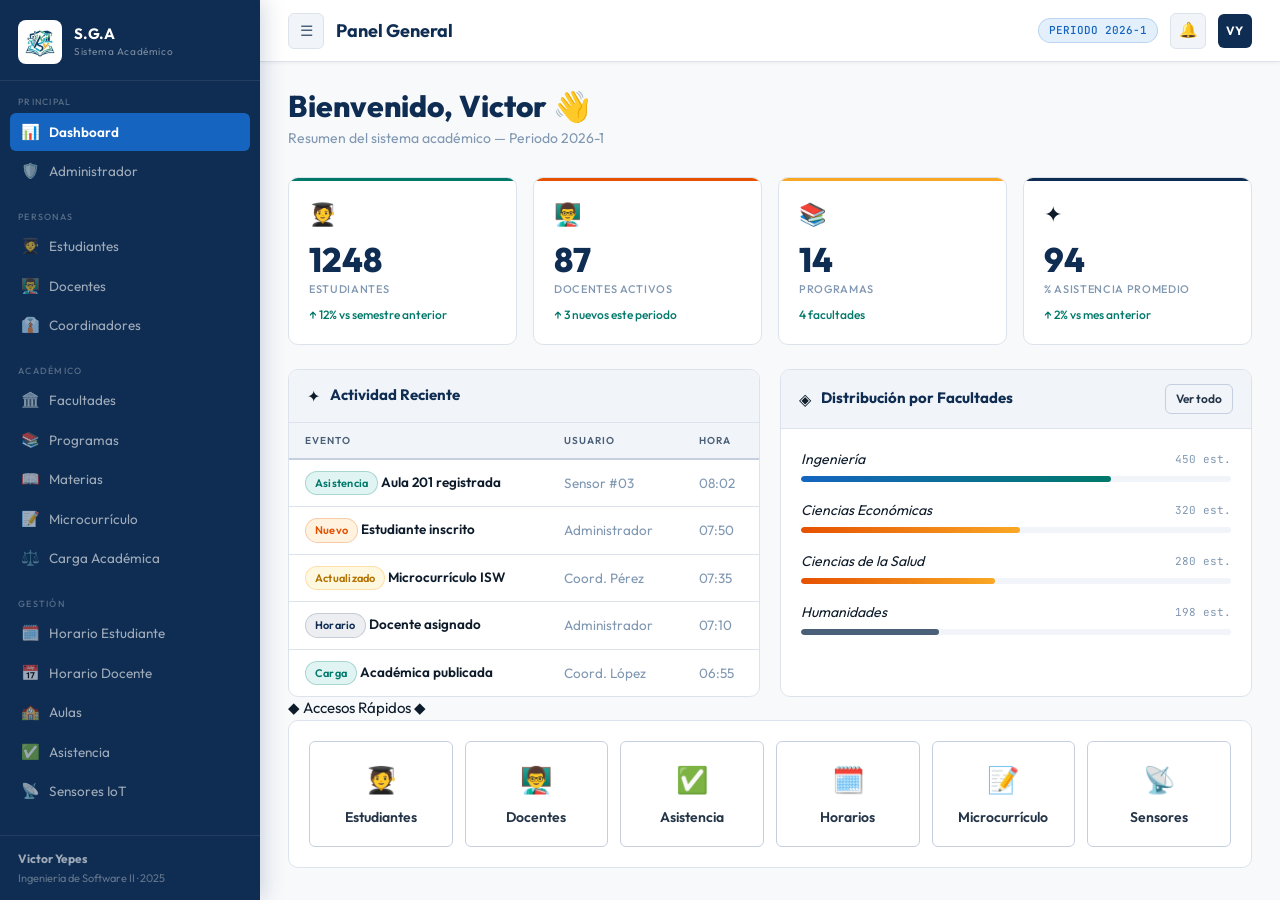
==== index.html @ 59a856f1 "first commit" ====
<!DOCTYPE html>
<html lang="es">
<head>
  <meta charset="UTF-8"/>
  <meta name="viewport" content="width=device-width, initial-scale=1.0"/>
  <title>SGA · Dashboard</title>
    <link rel="icon" type="image/x-icon" href="favicon.ico"/>
  <link rel="stylesheet" href="css/styles.css"/>
</head>
<body>
<aside class="sidebar" id="sidebar">
  <div class="sidebar-logo">
    <img src="logo.png" alt="Logo" class="logo-img"/>
    <div>
      <div class="logo-text">S.G.A</div>
      <span class="logo-sub">Sistema Académico</span>
    </div>
  </div>
  <div class="sidebar-section">
    <div class="sidebar-label">Principal</div>
    <a href="index.html" class="nav-item active"><span class="nav-icon">📊</span> Dashboard</a>
    <a href="administrador.html" class="nav-item "><span class="nav-icon">🛡️</span> Administrador</a>
  </div>
  <div class="sidebar-section">
    <div class="sidebar-label">Personas</div>
    <a href="estudiantes.html" class="nav-item "><span class="nav-icon">🧑‍🎓</span> Estudiantes</a>
    <a href="docentes.html" class="nav-item "><span class="nav-icon">👨‍🏫</span> Docentes</a>
    <a href="coordinadores.html" class="nav-item "><span class="nav-icon">👔</span> Coordinadores</a>
  </div>
  <div class="sidebar-section">
    <div class="sidebar-label">Académico</div>
    <a href="facultades.html" class="nav-item "><span class="nav-icon">🏛️</span> Facultades</a>
    <a href="programas.html" class="nav-item "><span class="nav-icon">📚</span> Programas</a>
    <a href="materias.html" class="nav-item "><span class="nav-icon">📖</span> Materias</a>
    <a href="microcurriculo.html" class="nav-item "><span class="nav-icon">📝</span> Microcurrículo</a>
    <a href="carga-academica.html" class="nav-item "><span class="nav-icon">⚖️</span> Carga Académica</a>
  </div>
  <div class="sidebar-section">
    <div class="sidebar-label">Gestión</div>
    <a href="horario-estudiante.html" class="nav-item "><span class="nav-icon">🗓️</span> Horario Estudiante</a>
    <a href="horario-docente.html" class="nav-item "><span class="nav-icon">📅</span> Horario Docente</a>
    <a href="aulas.html" class="nav-item "><span class="nav-icon">🏫</span> Aulas</a>
    <a href="asistencia.html" class="nav-item "><span class="nav-icon">✅</span> Asistencia</a>
    <a href="sensores.html" class="nav-item "><span class="nav-icon">📡</span> Sensores IoT</a>
  </div>
  <div class="sidebar-footer">
    <strong>Victor Yepes</strong>
    Ingeniería de Software II · 2025
  </div>
</aside>


<div class="main">
  <header class="topbar">
    <button class="btn-icon" onclick="toggleSidebar()">☰</button>
    <span class="topbar-title">Panel General</span>
    <span class="topbar-badge">PERIODO 2026-1</span>
    <div class="btn-icon">🔔</div>
    <div class="avatar">VY</div>
  </header>

  <div class="page-content">
    <div class="page-header fade-up">
      <h1 class="page-title">Bienvenido, Victor 👋</h1>
      <p class="page-subtitle">Resumen del sistema académico — Periodo 2026-1</p>
    </div>

    <div class="stats-grid">
      <div class="stat-card teal fade-up fade-up-1">
        <div class="stat-icon">🧑‍🎓</div>
        <div class="stat-value" data-count="1248">0</div>
        <div class="stat-label">Estudiantes</div>
        <div class="stat-delta">↑ 12% vs semestre anterior</div>
      </div>
      <div class="stat-card orange fade-up fade-up-2">
        <div class="stat-icon">👨‍🏫</div>
        <div class="stat-value" data-count="87">0</div>
        <div class="stat-label">Docentes activos</div>
        <div class="stat-delta">↑ 3 nuevos este periodo</div>
      </div>
      <div class="stat-card gold fade-up fade-up-3">
        <div class="stat-icon">📚</div>
        <div class="stat-value" data-count="14">0</div>
        <div class="stat-label">Programas</div>
        <div class="stat-delta">4 facultades</div>
      </div>
      <div class="stat-card navy fade-up fade-up-4">
        <div class="stat-icon">✦</div>
        <div class="stat-value" data-count="94">0</div>
        <div class="stat-label">% Asistencia promedio</div>
        <div class="stat-delta">↑ 2% vs mes anterior</div>
      </div>
    </div>

    <div class="grid-2">
      <div class="card fade-up">
        <div class="card-header">
          <span style="color:var(--copper);font-size:16px">✦</span>
          <span class="card-title">Actividad Reciente</span>
        </div>
        <div class="card-body" style="padding:0">
          <table>
            <thead>
              <tr><th>Evento</th><th>Usuario</th><th>Hora</th></tr>
            </thead>
            <tbody>
              <tr><td><span class="badge badge-green">Asistencia</span> Aula 201 registrada</td><td class="text-muted italic">Sensor #03</td><td class="text-muted">08:02</td></tr>
              <tr><td><span class="badge badge-orange">Nuevo</span> Estudiante inscrito</td><td class="text-muted italic">Administrador</td><td class="text-muted">07:50</td></tr>
              <tr><td><span class="badge badge-gold">Actualizado</span> Microcurrículo ISW</td><td class="text-muted italic">Coord. Pérez</td><td class="text-muted">07:35</td></tr>
              <tr><td><span class="badge badge-navy">Horario</span> Docente asignado</td><td class="text-muted italic">Administrador</td><td class="text-muted">07:10</td></tr>
              <tr><td><span class="badge badge-green">Carga</span> Académica publicada</td><td class="text-muted italic">Coord. López</td><td class="text-muted">06:55</td></tr>
            </tbody>
          </table>
        </div>
      </div>

      <div class="card fade-up fade-up-2">
        <div class="card-header">
          <span style="color:var(--copper);font-size:16px">◈</span>
          <span class="card-title">Distribución por Facultades</span>
          <a href="facultades.html" class="btn btn-outline btn-sm">Ver todo</a>
        </div>
        <div class="card-body">
          <div style="display:flex;flex-direction:column;gap:18px">
            <div>
              <div class="flex items-center gap-2" style="margin-bottom:6px">
                <span style="font-size:14px;flex:1;font-style:italic">Ingeniería</span>
                <span class="text-muted text-sm" style="font-family:'JetBrains Mono',monospace;font-size:11px">450 est.</span>
              </div>
              <div class="progress-bar"><div class="progress-fill" style="width:72%"></div></div>
            </div>
            <div>
              <div class="flex items-center gap-2" style="margin-bottom:6px">
                <span style="font-size:14px;flex:1;font-style:italic">Ciencias Económicas</span>
                <span class="text-muted text-sm" style="font-family:'JetBrains Mono',monospace;font-size:11px">320 est.</span>
              </div>
              <div class="progress-bar"><div class="progress-fill orange" style="width:51%"></div></div>
            </div>
            <div>
              <div class="flex items-center gap-2" style="margin-bottom:6px">
                <span style="font-size:14px;flex:1;font-style:italic">Ciencias de la Salud</span>
                <span class="text-muted text-sm" style="font-family:'JetBrains Mono',monospace;font-size:11px">280 est.</span>
              </div>
              <div class="progress-bar"><div class="progress-fill orange" style="width:45%"></div></div>
            </div>
            <div>
              <div class="flex items-center gap-2" style="margin-bottom:6px">
                <span style="font-size:14px;flex:1;font-style:italic">Humanidades</span>
                <span class="text-muted text-sm" style="font-family:'JetBrains Mono',monospace;font-size:11px">198 est.</span>
              </div>
              <div class="progress-bar"><div class="progress-fill" style="width:32%;background:var(--ink3)"></div></div>
            </div>
          </div>
        </div>
      </div>
    </div>

    <div class="ornament">◆ Accesos Rápidos ◆</div>

    <div class="card fade-up">
      <div class="card-body">
        <div style="display:grid;grid-template-columns:repeat(auto-fill,minmax(140px,1fr));gap:12px">
          <a href="estudiantes.html" class="btn btn-outline" style="flex-direction:column;padding:18px;gap:8px;text-align:center;font-size:14px">
            <span style="font-size:26px">🧑‍🎓</span>Estudiantes
          </a>
          <a href="docentes.html" class="btn btn-outline" style="flex-direction:column;padding:18px;gap:8px;text-align:center;font-size:14px">
            <span style="font-size:26px">👨‍🏫</span>Docentes
          </a>
          <a href="asistencia.html" class="btn btn-outline" style="flex-direction:column;padding:18px;gap:8px;text-align:center;font-size:14px">
            <span style="font-size:26px">✅</span>Asistencia
          </a>
          <a href="horario-estudiante.html" class="btn btn-outline" style="flex-direction:column;padding:18px;gap:8px;text-align:center;font-size:14px">
            <span style="font-size:26px">🗓️</span>Horarios
          </a>
          <a href="microcurriculo.html" class="btn btn-outline" style="flex-direction:column;padding:18px;gap:8px;text-align:center;font-size:14px">
            <span style="font-size:26px">📝</span>Microcurrículo
          </a>
          <a href="sensores.html" class="btn btn-outline" style="flex-direction:column;padding:18px;gap:8px;text-align:center;font-size:14px">
            <span style="font-size:26px">📡</span>Sensores
          </a>
        </div>
      </div>
    </div>
  </div>
</div>
<script src="js/app.js"></script>
</body>
</html>
---- css/styles.css ----
@import url('https://fonts.googleapis.com/css2?family=Outfit:wght@300;400;500;600;700;800&family=JetBrains+Mono:wght@400;500&display=swap');

:root {
  /* ── PALETA DEL LOGO ── */
  --navy:    #0f2d52;   /* azul marino oscuro del logo */
  --blue:    #1565c0;   /* azul medio */
  --blue2:   #1976d2;
  --blue-lt: #e3f0fc;
  --blue-gl: rgba(21,101,192,0.12);

  --teal:    #00796b;   /* verde teal del logo */
  --teal2:   #009688;
  --teal-lt: #e0f5f3;
  --teal-gl: rgba(0,121,107,0.12);

  --orange:  #e65100;   /* naranja del logo */
  --orange2: #f57c00;
  --orange-lt: #fff3e0;
  --orange-gl: rgba(230,81,0,0.12);

  --gold:    #f9a825;   /* dorado del logo */
  --gold-lt: #fff8e1;

  /* ── NEUTROS ── */
  --bg:      #f8f9fb;
  --surface: #ffffff;
  --surface2:#f1f4f8;
  --border:  #dde3ec;
  --border2: #c5cfe0;

  --ink:     #0d1b2a;
  --ink2:    #253548;
  --ink3:    #4a5f78;
  --ink4:    #8097b1;

  /* ── SEMÁNTICOS ── */
  --success: var(--teal);
  --danger:  #c62828;
  --danger-lt: rgba(198,40,40,0.1);
  --warning: var(--orange);

  --sidebar-w: 260px;
  --header-h:  62px;
  --radius:    10px;
  --radius-sm: 6px;
}

*, *::before, *::after { box-sizing: border-box; margin: 0; padding: 0; }
html { scroll-behavior: smooth; }

body {
  font-family: 'Outfit', sans-serif;
  background: var(--bg);
  color: var(--ink);
  min-height: 100vh;
  display: flex;
  font-size: 15px;
  line-height: 1.5;
}

/* ── SIDEBAR ── */
.sidebar {
  width: var(--sidebar-w);
  background: var(--navy);
  height: 100vh;
  position: fixed;
  top: 0; left: 0;
  display: flex;
  flex-direction: column;
  z-index: 100;
  overflow-y: auto;
  box-shadow: 4px 0 20px rgba(15,45,82,0.18);
}

.sidebar-logo {
  padding: 20px 18px 16px;
  border-bottom: 1px solid rgba(255,255,255,0.08);
  display: flex;
  align-items: center;
  gap: 12px;
}

.logo-img {
  width: 44px; height: 44px;
  object-fit: contain;
  border-radius: 8px;
  background: #fff;
  padding: 3px;
  flex-shrink: 0;
}

.logo-text  {
  font-weight: 700;
  font-size: 15px;
  color: #fff;
  line-height: 1.2;
}
.logo-sub {
  font-size: 10px;
  color: rgba(255,255,255,0.45);
  letter-spacing: 0.06em;
  font-weight: 400;
  margin-top: 1px;
  display: block;
}

.sidebar-section { padding: 14px 10px 4px; }

.sidebar-label {
  font-size: 9px;
  text-transform: uppercase;
  letter-spacing: 0.14em;
  color: rgba(255,255,255,0.3);
  padding: 0 8px;
  margin-bottom: 4px;
  font-weight: 500;
}

.nav-item {
  display: flex;
  align-items: center;
  gap: 9px;
  padding: 8px 10px;
  border-radius: var(--radius-sm);
  text-decoration: none;
  color: rgba(255,255,255,0.6);
  font-size: 13.5px;
  font-weight: 400;
  transition: all 0.15s;
  margin-bottom: 1px;
}

.nav-item:hover {
  background: rgba(255,255,255,0.08);
  color: #fff;
}

.nav-item.active {
  background: var(--blue);
  color: #fff;
  font-weight: 600;
}

.nav-icon { font-size: 15px; width: 20px; text-align: center; }

.sidebar-footer {
  margin-top: auto;
  padding: 14px 18px;
  border-top: 1px solid rgba(255,255,255,0.08);
  font-size: 11px;
  color: rgba(255,255,255,0.35);
}
.sidebar-footer strong { display: block; color: rgba(255,255,255,0.6); font-size: 12px; margin-bottom: 2px; }

/* ── MAIN ── */
.main {
  margin-left: var(--sidebar-w);
  flex: 1;
  display: flex;
  flex-direction: column;
  min-height: 100vh;
}

/* ── TOPBAR ── */
.topbar {
  height: var(--header-h);
  background: var(--surface);
  border-bottom: 1px solid var(--border);
  display: flex;
  align-items: center;
  padding: 0 28px;
  gap: 12px;
  position: sticky;
  top: 0;
  z-index: 50;
  box-shadow: 0 1px 4px rgba(0,0,0,0.06);
}

.topbar-title {
  font-weight: 700;
  font-size: 18px;
  color: var(--navy);
  flex: 1;
}

.topbar-badge {
  background: var(--blue-lt);
  border: 1px solid rgba(21,101,192,0.2);
  color: var(--blue);
  font-size: 11px;
  font-family: 'JetBrains Mono', monospace;
  padding: 3px 10px;
  border-radius: 20px;
  font-weight: 500;
}

.btn-icon {
  width: 36px; height: 36px;
  border-radius: var(--radius-sm);
  background: var(--surface2);
  border: 1px solid var(--border);
  color: var(--ink3);
  display: flex; align-items: center; justify-content: center;
  cursor: pointer;
  font-size: 15px;
  transition: all 0.15s;
}
.btn-icon:hover { background: var(--border); color: var(--ink); }

.avatar {
  width: 34px; height: 34px;
  border-radius: var(--radius-sm);
  background: var(--navy);
  display: flex; align-items: center; justify-content: center;
  font-size: 12px;
  font-weight: 700;
  color: #fff;
  cursor: pointer;
  letter-spacing: 0.04em;
}

/* ── PAGE CONTENT ── */
.page-content { padding: 28px; flex: 1; }

.page-header { margin-bottom: 28px; }

.page-title {
  font-weight: 800;
  font-size: 30px;
  color: var(--navy);
  line-height: 1.1;
}

.page-subtitle { color: var(--ink4); font-size: 14px; margin-top: 5px; }

/* ── STAT CARDS ── */
.stats-grid {
  display: grid;
  grid-template-columns: repeat(auto-fit, minmax(185px, 1fr));
  gap: 16px;
  margin-bottom: 24px;
}

.stat-card {
  background: var(--surface);
  border: 1px solid var(--border);
  border-radius: var(--radius);
  padding: 20px;
  position: relative;
  overflow: hidden;
  transition: box-shadow 0.2s, transform 0.2s;
}
.stat-card:hover { box-shadow: 0 4px 20px rgba(0,0,0,0.08); transform: translateY(-1px); }

.stat-card::before {
  content: '';
  position: absolute;
  top: 0; left: 0; right: 0;
  height: 3px;
}
.stat-card.navy::before   { background: var(--navy); }
.stat-card.blue::before   { background: var(--blue); }
.stat-card.teal::before   { background: var(--teal); }
.stat-card.orange::before { background: var(--orange); }
.stat-card.gold::before   { background: var(--gold); }

.stat-icon { font-size: 22px; margin-bottom: 12px; }
.stat-value { font-weight: 800; font-size: 34px; color: var(--navy); line-height: 1; }
.stat-label { font-size: 11px; color: var(--ink4); margin-top: 4px; text-transform: uppercase; letter-spacing: 0.06em; font-weight: 500; }
.stat-delta { font-size: 12px; margin-top: 8px; color: var(--teal); font-weight: 500; }

/* ── CARD ── */
.card { background: var(--surface); border: 1px solid var(--border); border-radius: var(--radius); overflow: hidden; }
.card-header { padding: 14px 18px; border-bottom: 1px solid var(--border); display: flex; align-items: center; gap: 10px; background: var(--surface2); }
.card-title { font-weight: 700; font-size: 15px; color: var(--navy); flex: 1; }
.card-body { padding: 20px; }

/* ── TABLE ── */
.table-wrap { overflow-x: auto; }
table { width: 100%; border-collapse: collapse; font-size: 13.5px; }

thead th {
  background: var(--surface2);
  color: var(--ink3);
  font-size: 10px;
  text-transform: uppercase;
  letter-spacing: 0.1em;
  padding: 10px 16px;
  text-align: left;
  font-weight: 600;
  border-bottom: 2px solid var(--border2);
  white-space: nowrap;
}

tbody tr { border-bottom: 1px solid var(--border); transition: background 0.1s; }
tbody tr:last-child { border-bottom: none; }
tbody tr:hover { background: var(--blue-lt); }

td { padding: 11px 16px; color: var(--ink3); vertical-align: middle; }
td:first-child { color: var(--ink); font-weight: 600; }

/* ── BADGES ── */
.badge {
  display: inline-flex; align-items: center; gap: 4px;
  padding: 3px 9px;
  border-radius: 20px;
  font-size: 11px;
  font-weight: 600;
  letter-spacing: 0.02em;
}

.badge-blue   { background: var(--blue-lt);   color: var(--blue);   border: 1px solid rgba(21,101,192,0.25); }
.badge-teal   { background: var(--teal-lt);   color: var(--teal);   border: 1px solid rgba(0,121,107,0.25); }
.badge-green  { background: var(--teal-lt);   color: var(--teal);   border: 1px solid rgba(0,121,107,0.25); }
.badge-orange { background: var(--orange-lt); color: var(--orange); border: 1px solid rgba(230,81,0,0.25); }
.badge-gold   { background: var(--gold-lt);   color: #b37200;       border: 1px solid rgba(249,168,37,0.3); }
.badge-red    { background: var(--danger-lt); color: var(--danger); border: 1px solid rgba(198,40,40,0.25); }
.badge-navy   { background: rgba(15,45,82,0.08); color: var(--navy); border: 1px solid rgba(15,45,82,0.18); }
.badge-cyan   { background: var(--teal-lt);   color: var(--teal2);  border: 1px solid rgba(0,150,136,0.25); }
.badge-purple { background: rgba(81,45,168,0.08); color: #512da8;   border: 1px solid rgba(81,45,168,0.2); }

/* ── BUTTONS ── */
.btn {
  display: inline-flex; align-items: center; gap: 7px;
  padding: 8px 16px;
  border-radius: var(--radius-sm);
  font-size: 13.5px;
  font-family: 'Outfit', sans-serif;
  font-weight: 600;
  cursor: pointer;
  border: none;
  transition: all 0.15s;
  text-decoration: none;
}

.btn-primary  { background: var(--blue);   color: #fff; border: 1px solid var(--blue2); }
.btn-primary:hover { background: var(--navy); transform: translateY(-1px); box-shadow: 0 4px 12px var(--blue-gl); }

.btn-teal     { background: var(--teal);   color: #fff; border: 1px solid var(--teal2); }
.btn-teal:hover { background: var(--teal2); }

.btn-danger   { background: var(--danger-lt); color: var(--danger); border: 1px solid rgba(198,40,40,0.25); }
.btn-danger:hover { background: rgba(198,40,40,0.2); }

.btn-outline  { background: transparent; color: var(--ink2); border: 1px solid var(--border2); }
.btn-outline:hover { border-color: var(--blue); color: var(--blue); background: var(--blue-lt); }

.btn-ghost    { background: transparent; color: var(--ink3); border: 1px solid transparent; }
.btn-ghost:hover { background: var(--surface2); color: var(--ink); border-color: var(--border); }

.btn-sm { padding: 5px 10px; font-size: 12px; }

/* ── FORM ── */
.form-grid   { display: grid; gap: 16px; }
.form-grid-2 { grid-template-columns: 1fr 1fr; }
.form-grid-3 { grid-template-columns: 1fr 1fr 1fr; }
.form-group  { display: flex; flex-direction: column; gap: 5px; }

.form-label {
  font-size: 11px;
  text-transform: uppercase;
  letter-spacing: 0.08em;
  color: var(--ink3);
  font-weight: 600;
}

.form-input, .form-select, .form-textarea {
  background: var(--surface);
  border: 1px solid var(--border2);
  border-radius: var(--radius-sm);
  color: var(--ink);
  font-family: 'Outfit', sans-serif;
  font-size: 14px;
  padding: 9px 12px;
  outline: none;
  transition: border-color 0.15s, box-shadow 0.15s;
  width: 100%;
}

.form-input:focus, .form-select:focus, .form-textarea:focus {
  border-color: var(--blue);
  box-shadow: 0 0 0 3px var(--blue-gl);
}

.form-select option { background: #fff; }
.form-textarea { resize: vertical; min-height: 80px; }

/* ── MODAL ── */
.modal-overlay {
  position: fixed; inset: 0;
  background: rgba(15,45,82,0.45);
  backdrop-filter: blur(4px);
  z-index: 200;
  display: flex; align-items: center; justify-content: center;
  opacity: 0; pointer-events: none; transition: opacity 0.2s;
}
.modal-overlay.open { opacity: 1; pointer-events: all; }

.modal {
  background: var(--surface);
  border: 1px solid var(--border);
  border-radius: var(--radius);
  width: 90%; max-width: 600px; max-height: 90vh;
  overflow-y: auto;
  transform: scale(0.96) translateY(10px);
  transition: transform 0.2s;
  box-shadow: 0 20px 60px rgba(15,45,82,0.2);
}
.modal-overlay.open .modal { transform: scale(1) translateY(0); }

.modal-header {
  padding: 18px 22px;
  border-bottom: 1px solid var(--border);
  display: flex; align-items: center; gap: 12px;
  background: var(--navy);
}
.modal-title { font-weight: 700; font-size: 16px; flex: 1; color: #fff; }
.modal-header .btn-icon { background: rgba(255,255,255,0.1); border-color: rgba(255,255,255,0.15); color: #fff; }

.modal-body { padding: 22px; }
.modal-footer {
  padding: 14px 22px;
  border-top: 1px solid var(--border);
  display: flex; justify-content: flex-end; gap: 10px;
  background: var(--surface2);
}

/* ── SEARCH BAR ── */
.search-bar {
  display: flex; align-items: center; gap: 8px;
  background: var(--surface);
  border: 1px solid var(--border2);
  border-radius: var(--radius-sm);
  padding: 7px 12px;
  flex: 1; max-width: 300px;
}
.search-bar input {
  background: none; border: none; outline: none;
  color: var(--ink); font-family: 'Outfit', sans-serif; font-size: 13.5px; flex: 1;
}
.search-bar input::placeholder { color: var(--ink4); }

/* ── GRID LAYOUTS ── */
.grid-2 { display: grid; grid-template-columns: 1fr 1fr; gap: 20px; }
.grid-3 { display: grid; grid-template-columns: 1fr 1fr 1fr; gap: 20px; }

/* ── PROGRESS BAR ── */
.progress-bar { height: 6px; background: var(--surface2); border-radius: 3px; overflow: hidden; margin-top: 6px; }
.progress-fill { height: 100%; border-radius: 3px; background: linear-gradient(90deg, var(--blue), var(--teal)); transition: width 0.5s; }
.progress-fill.orange { background: linear-gradient(90deg, var(--orange), var(--gold)); }
.progress-fill.navy   { background: linear-gradient(90deg, var(--navy), var(--blue)); }

/* ── ALERT ── */
.alert {
  padding: 11px 16px; font-size: 13.5px;
  display: flex; align-items: center; gap: 10px;
  margin-bottom: 16px; border-radius: var(--radius-sm);
}
.alert-info    { background: var(--blue-lt);   border: 1px solid rgba(21,101,192,0.2);  color: var(--blue);   border-left: 3px solid var(--blue); }
.alert-success { background: var(--teal-lt);   border: 1px solid rgba(0,121,107,0.2);   color: var(--teal);   border-left: 3px solid var(--teal); }
.alert-warning { background: var(--orange-lt); border: 1px solid rgba(230,81,0,0.2);    color: var(--orange); border-left: 3px solid var(--orange); }

/* ── TOAST ── */
.toast-container { position: fixed; bottom: 24px; right: 24px; z-index: 999; display: flex; flex-direction: column; gap: 8px; }

.toast {
  background: var(--surface);
  border: 1px solid var(--border);
  border-left: 4px solid var(--teal);
  padding: 12px 16px;
  font-size: 13.5px;
  display: flex; align-items: center; gap: 10px;
  min-width: 260px;
  animation: toastIn 0.25s ease;
  box-shadow: 0 8px 32px rgba(0,0,0,0.1);
  border-radius: var(--radius-sm);
  font-weight: 500;
}
.toast.error   { border-left-color: var(--danger); }
.toast.info    { border-left-color: var(--blue); }
.toast.warning { border-left-color: var(--orange); }

@keyframes toastIn {
  from { transform: translateX(40px); opacity: 0; }
  to   { transform: translateX(0);    opacity: 1; }
}

/* ── DIVIDER ── */
.divider { border: none; border-top: 1px solid var(--border); margin: 20px 0; }

/* ── UTILS ── */
.flex { display: flex; }
.items-center { align-items: center; }
.gap-2 { gap: 8px; }
.gap-3 { gap: 12px; }
.ml-auto { margin-left: auto; }
.mt-4 { margin-top: 16px; }
.mt-6 { margin-top: 24px; }
.mb-4 { margin-bottom: 16px; }
.text-sm { font-size: 12px; }
.text-xs { font-size: 11px; }
.text-muted { color: var(--ink4); }
.truncate { white-space: nowrap; overflow: hidden; text-overflow: ellipsis; }

/* ── RESPONSIVE ── */
@media (max-width: 900px) {
  :root { --sidebar-w: 0px; }
  .sidebar { transform: translateX(-260px); }
  .sidebar.open { transform: translateX(0); width: 260px; }
  .main { margin-left: 0; }
  .form-grid-2, .form-grid-3, .grid-2, .grid-3 { grid-template-columns: 1fr; }
}

/* ── ANIMATIONS ── */
@keyframes fadeUp {
  from { opacity: 0; transform: translateY(12px); }
  to   { opacity: 1; transform: translateY(0); }
}
.fade-up   { animation: fadeUp 0.4s ease both; }
.fade-up-1 { animation-delay: 0.06s; }
.fade-up-2 { animation-delay: 0.12s; }
.fade-up-3 { animation-delay: 0.18s; }
.fade-up-4 { animation-delay: 0.24s; }
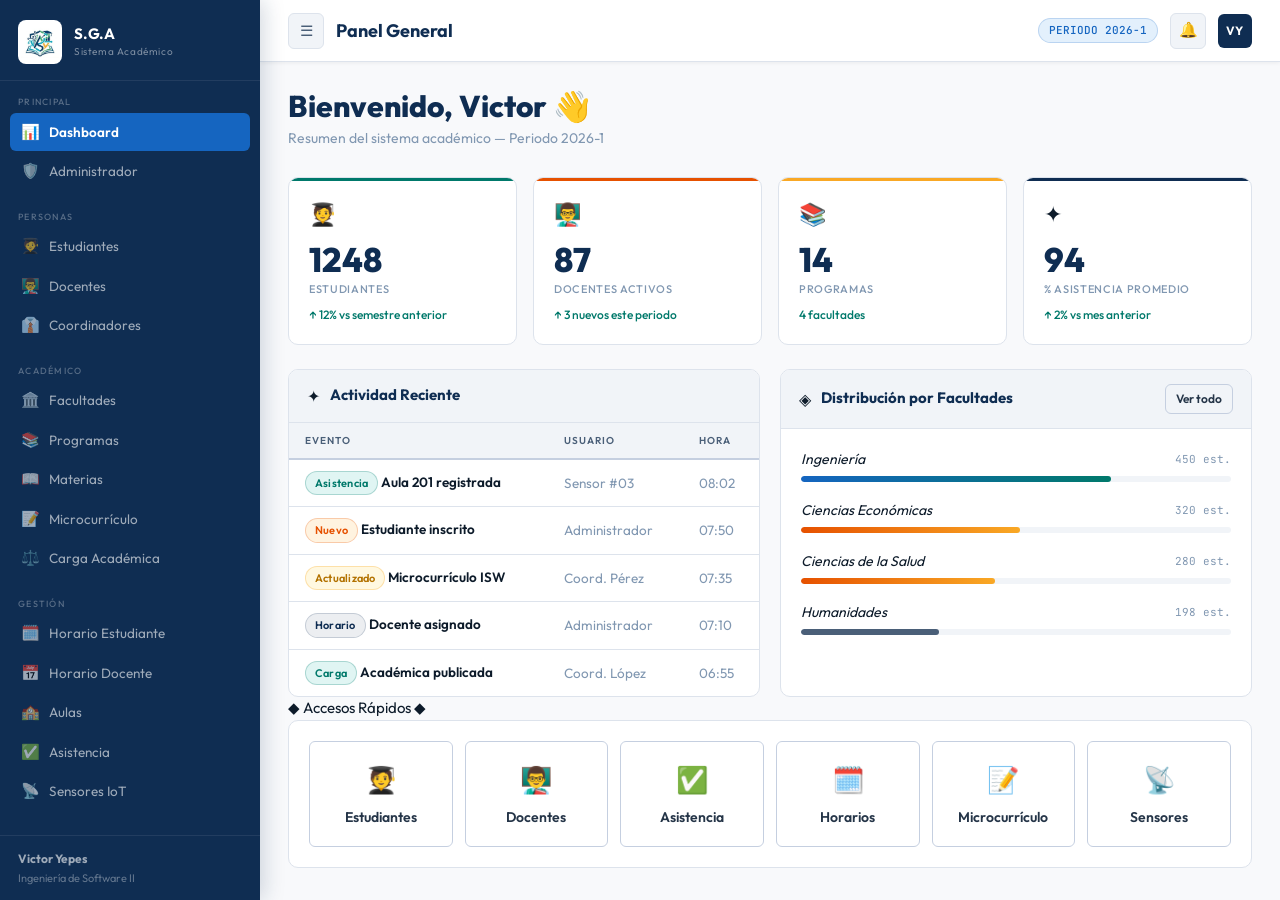
==== commit 4ed65942: "Carga" ====
--- a/index.html
+++ b/index.html
@@ -45,7 +45,7 @@
   </div>
   <div class="sidebar-footer">
     <strong>Victor Yepes</strong>
-    Ingeniería de Software II · 2025
+    Ingeniería de Software II
   </div>
 </aside>
 
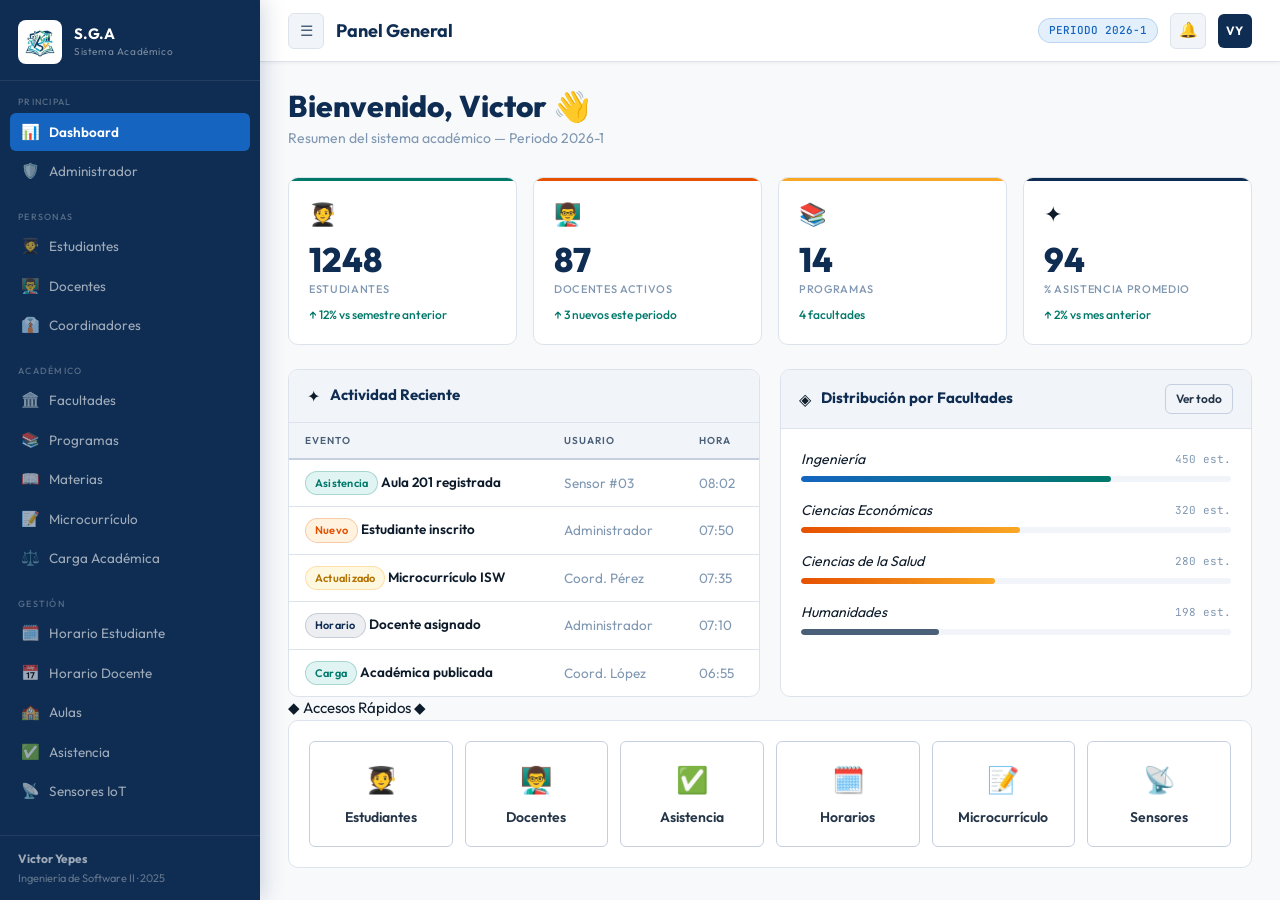
==== commit 80077101: "Carga Inicial" ====
--- a/index.html
+++ b/index.html
@@ -45,7 +45,7 @@
   </div>
   <div class="sidebar-footer">
     <strong>Victor Yepes</strong>
-    Ingeniería de Software II
+    Ingeniería de Software II · 2025
   </div>
 </aside>
 
